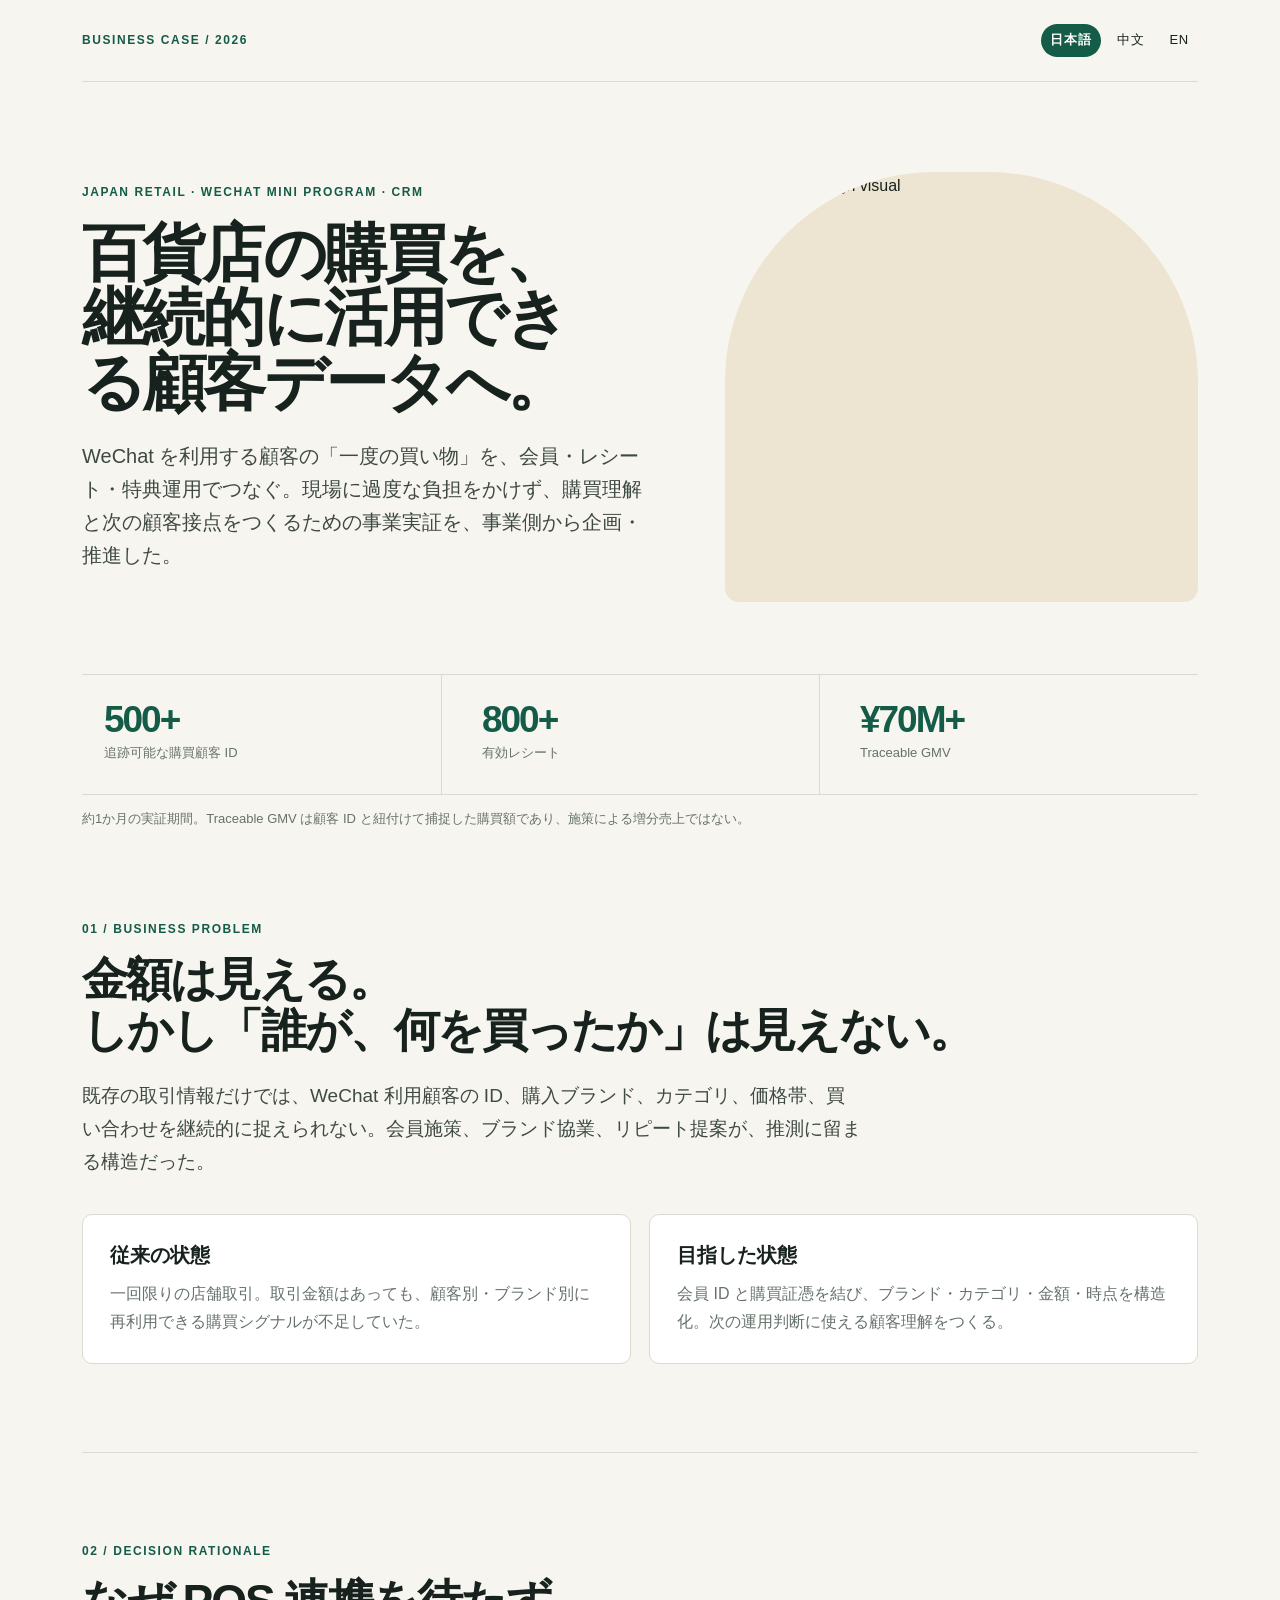
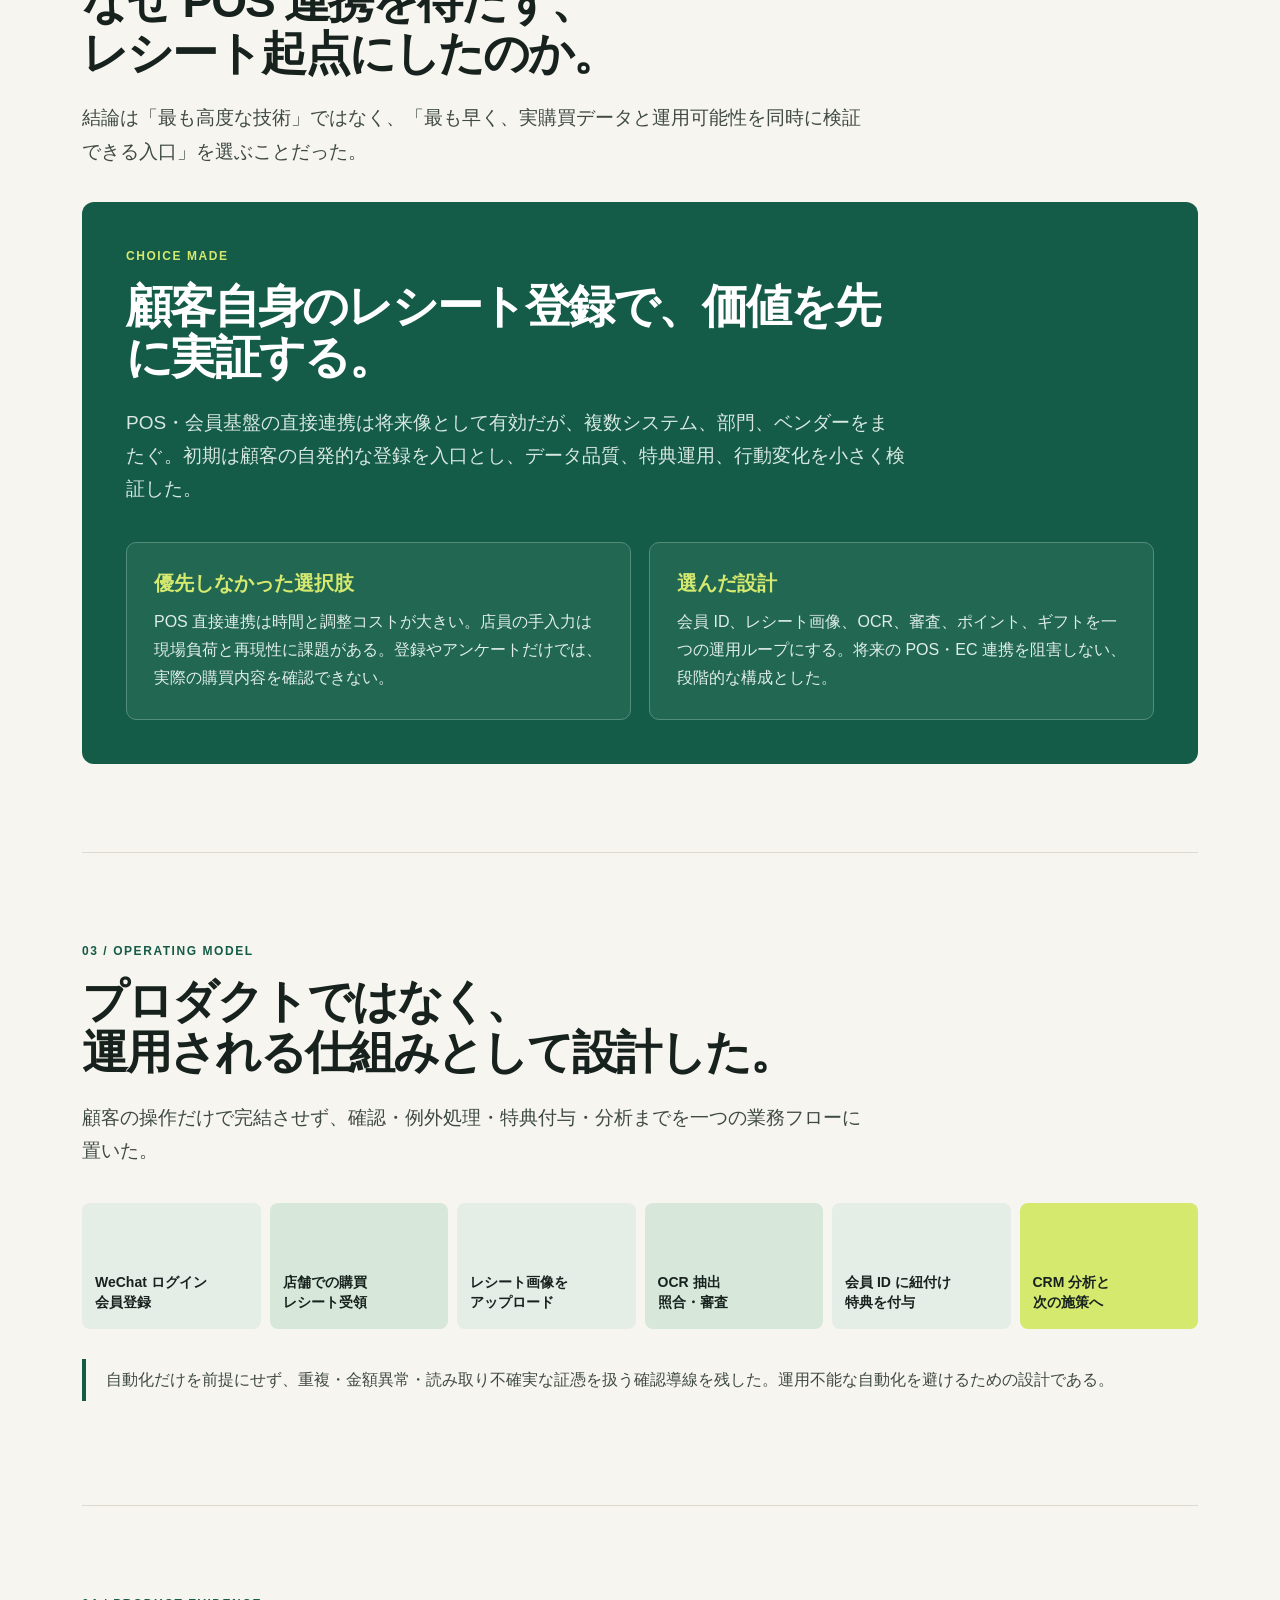
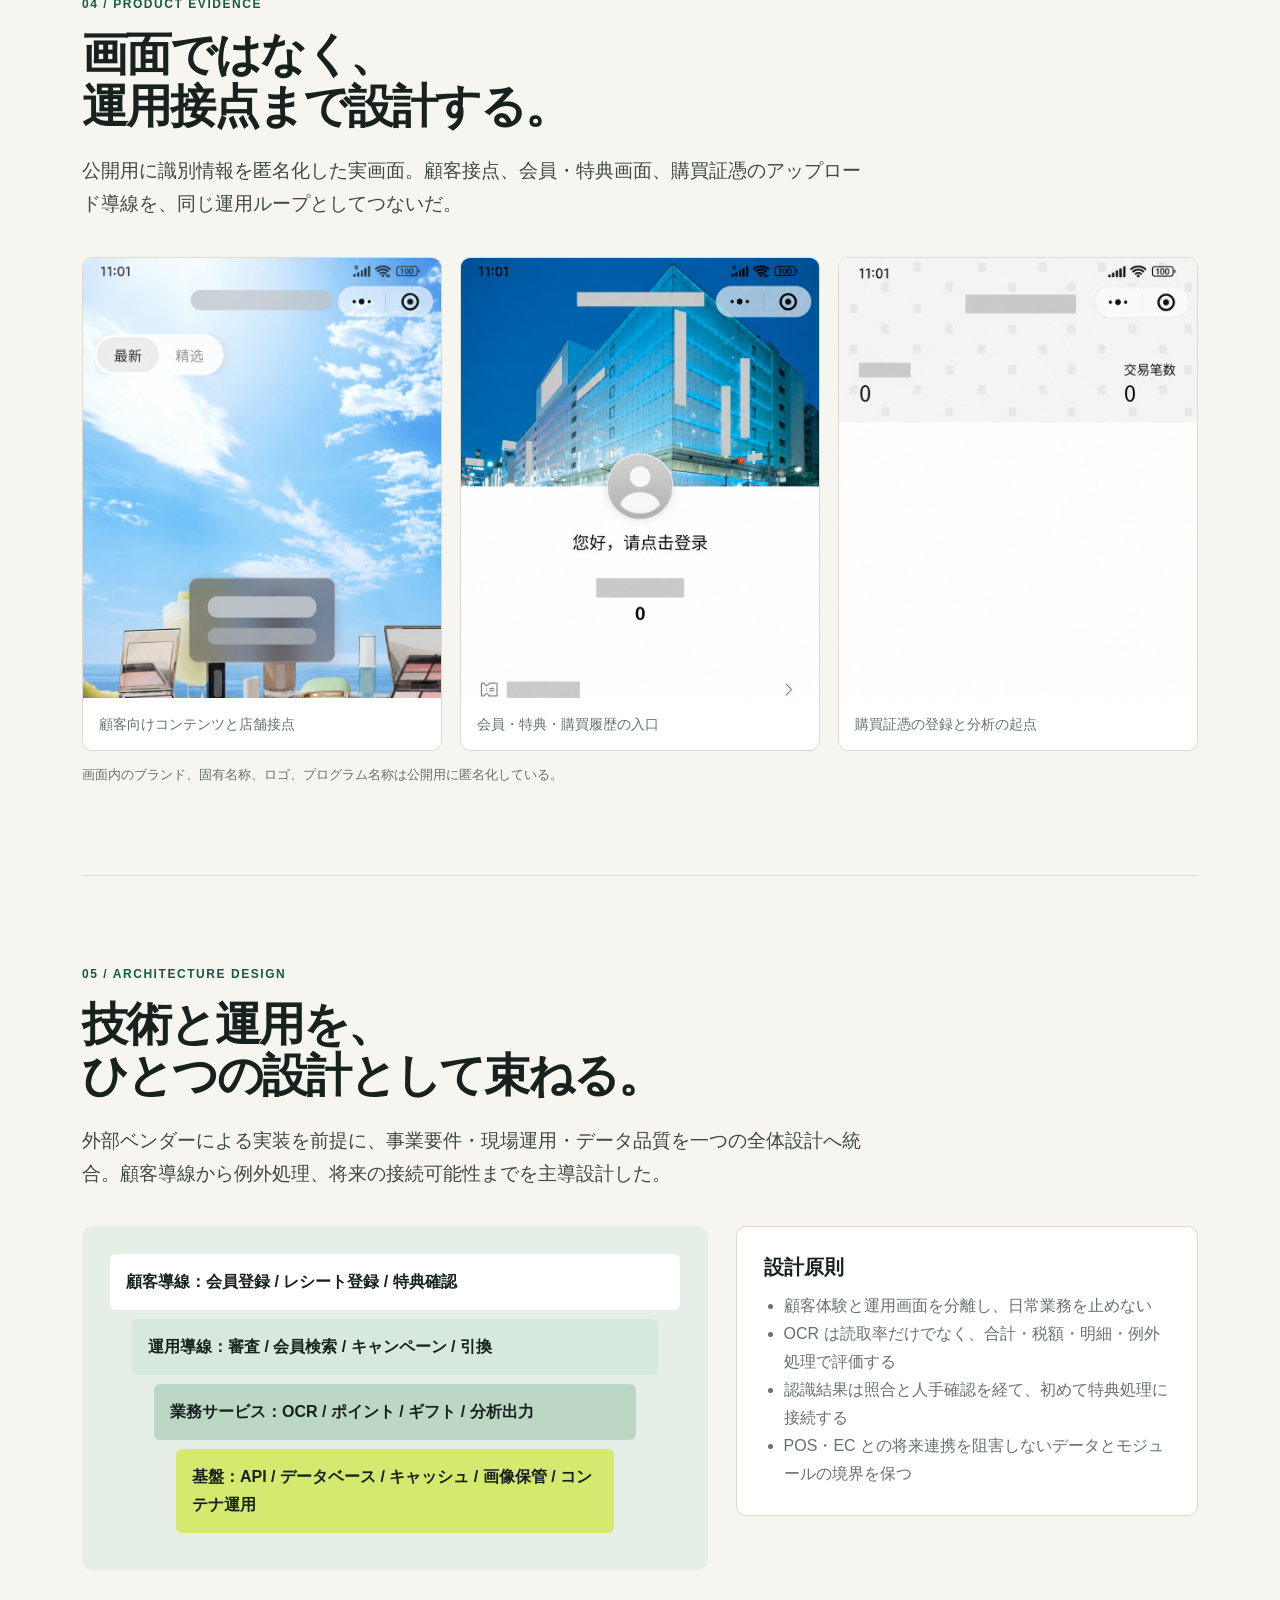
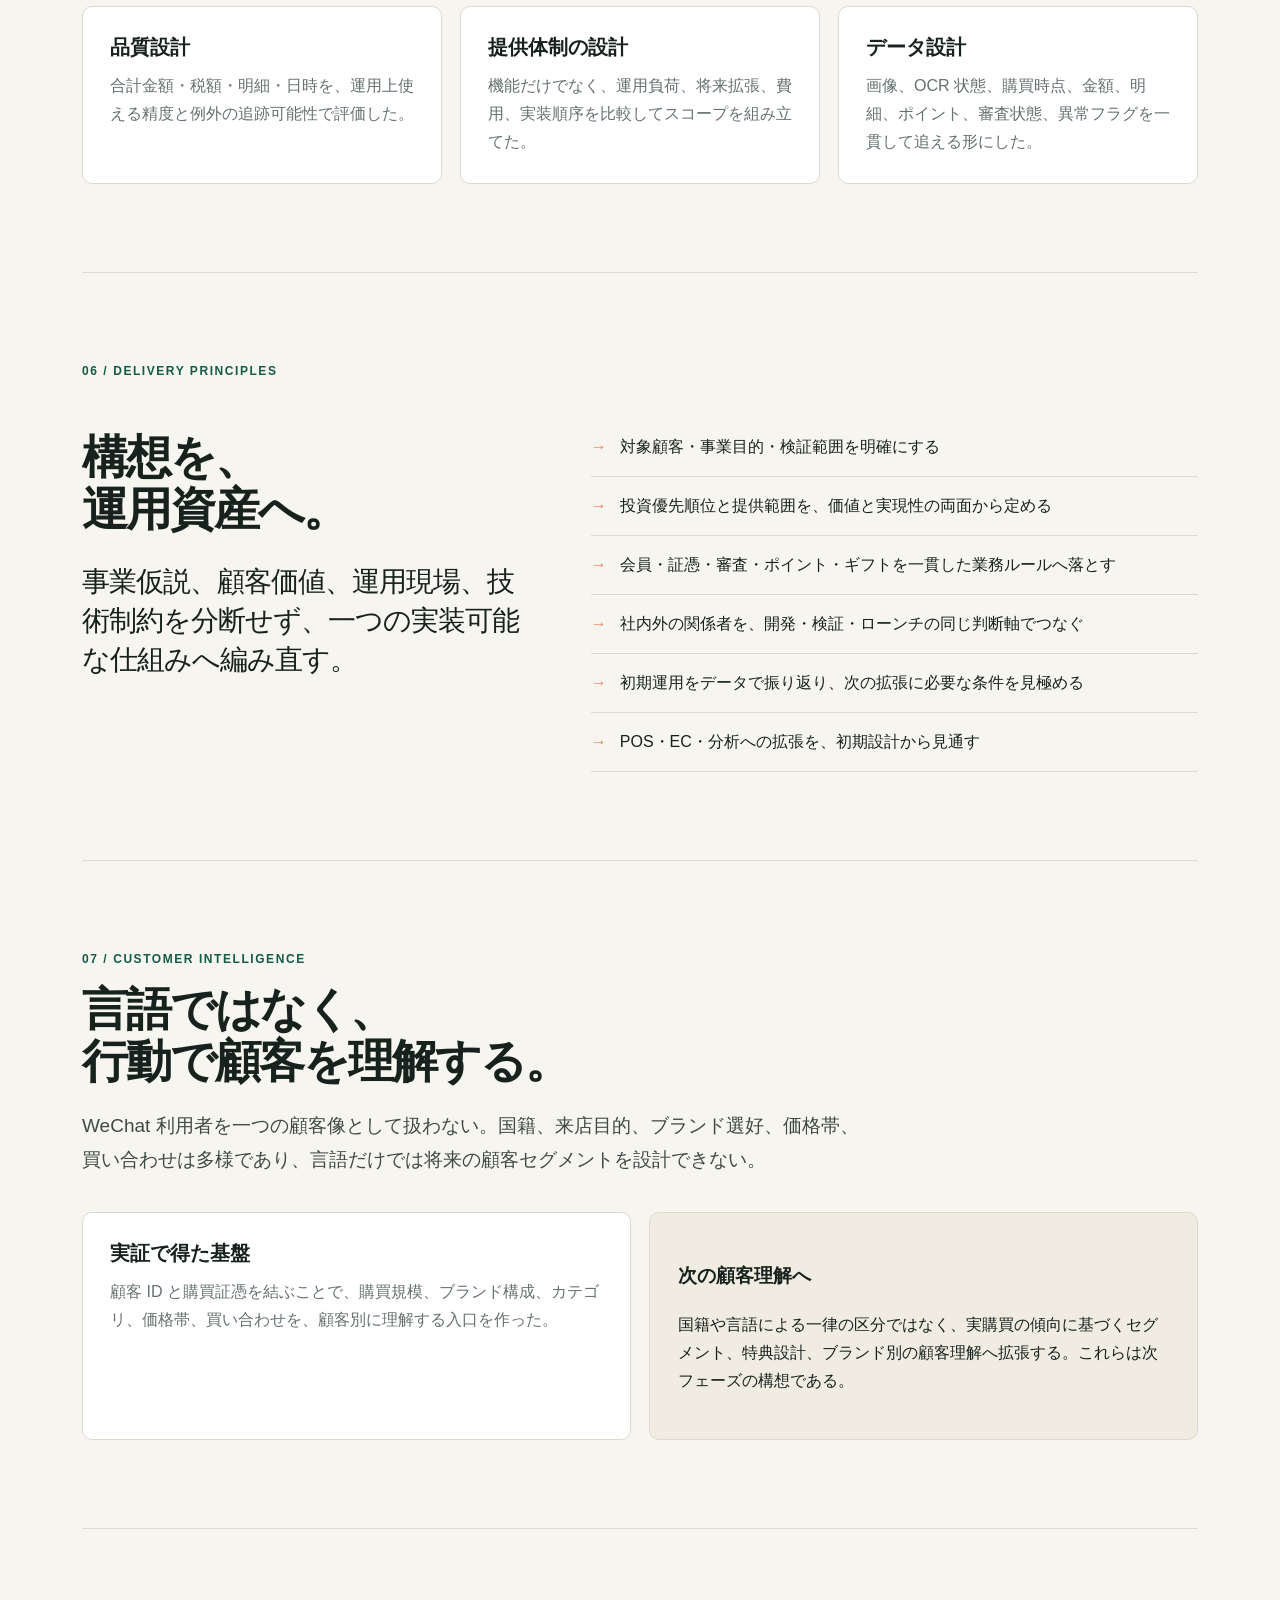
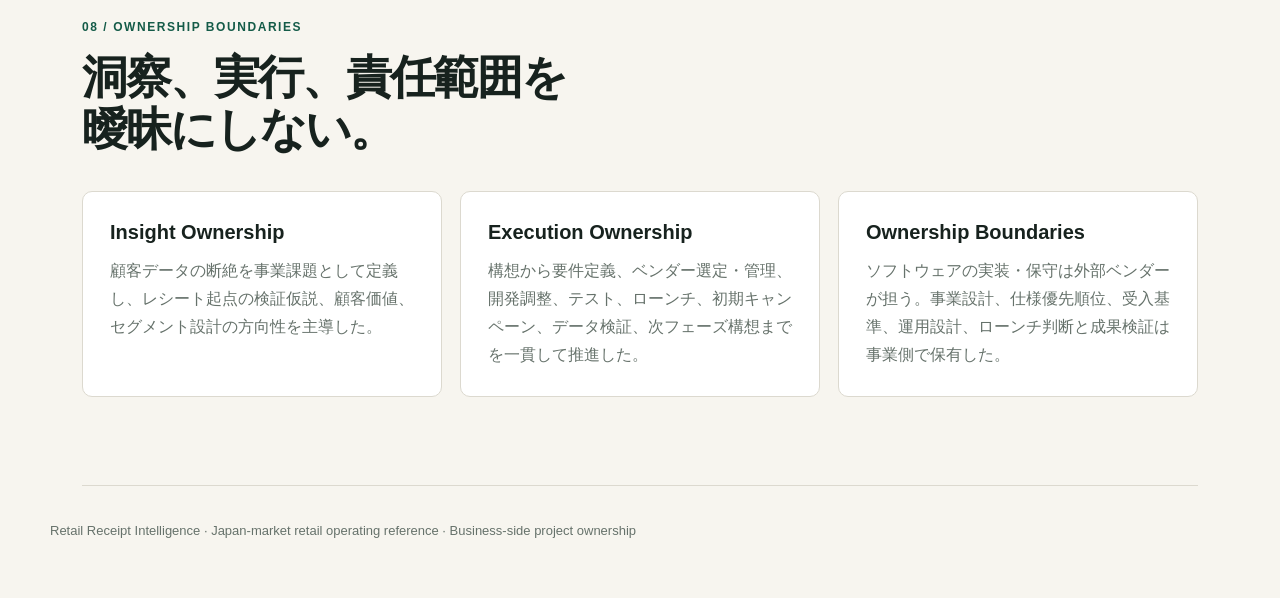
==== index.html @ d5bc0cc7 "Add files via upload   japan-wechat-retail-crm 20261016" ====
<!doctype html>
<html lang="ja">
<head>
<meta charset="utf-8">
<meta name="viewport" content="width=device-width,initial-scale=1">
<meta name="description" content="百貨店の購買を継続的に活用できる顧客データへ変える、WeChat ミニプログラムの事業ケース。">
<title>Japan Retail CRM — WeChat Receipt Intelligence | Case Study</title>
<style>*{box-sizing:border-box}body{margin:0;background:#f7f5ef;color:#17221e;font:16px/1.75 system-ui,sans-serif}.shell{max-width:1180px;margin:auto;padding:0 32px}.top{display:flex;justify-content:space-between;align-items:center;padding:24px 0;border-bottom:1px solid #dcd9cf}.language{display:flex;gap:7px}.language a,.language b{padding:5px 9px;text-decoration:none;border-radius:99px}.language b{background:#145b48;color:#fff}.kicker{color:#145b48;font-size:12px;font-weight:800;letter-spacing:.13em}.hero{display:grid;grid-template-columns:1.1fr .9fr;gap:64px;align-items:center;padding:90px 0 72px}.hero h1{font-size:clamp(45px,6.2vw,78px);line-height:1.03;margin:18px 0 25px}.hero p,.lead{font-size:19px;color:#3e4943}.hero-art{height:430px;border-radius:210px 210px 14px 14px;overflow:hidden}.hero-art img{width:100%;height:100%;object-fit:cover}.facts,.grid2,.grid3{display:grid;gap:18px}.facts{grid-template-columns:repeat(3,1fr);border-block:1px solid #dcd9cf}.fact{padding:26px 22px;border-right:1px solid #dcd9cf}.fact strong{display:block;font-size:37px;color:#145b48}.metric-note{color:#66726b;font-size:13px}.section{padding:88px 0;border-bottom:1px solid #dcd9cf}.section h2{font-size:clamp(31px,4vw,46px);line-height:1.12;margin:14px 0 22px}.grid2{grid-template-columns:repeat(2,1fr);margin-top:36px}.grid3{grid-template-columns:repeat(3,1fr);margin-top:36px}.card,.future{padding:27px;background:#fff;border:1px solid #dcd9cf;border-radius:10px}.dark{margin-top:34px;padding:44px;background:#145b48;color:#fff;border-radius:12px}.dark .lead,.dark .card p{color:#d7e8e0}.dark .card{background:#226752;border-color:#548c7a}.flow{display:grid;grid-template-columns:repeat(6,1fr);gap:9px;margin-top:36px}.node{min-height:126px;padding:17px 13px;border-radius:8px;background:#e5ede7;display:flex;align-items:flex-end;font-weight:700}.architecture,.role{display:grid;grid-template-columns:1.15fr .85fr;gap:28px;margin-top:36px}.diagram{padding:28px;background:#e6eee8;border-radius:10px}.layer{padding:14px 16px;margin-bottom:9px;background:#fff;border-radius:6px;font-weight:700}.role{grid-template-columns:.85fr 1.15fr}.checklist li{padding:15px 0;border-bottom:1px solid #dcd9cf}.footer{padding:34px 0 55px;color:#66726b;font-size:13px}@media(max-width:760px){.shell{padding:0 20px}.hero,.architecture,.role,.grid2,.grid3,.facts{grid-template-columns:1fr;gap:30px}.hero{padding:56px 0}.hero-art{height:310px}.fact{border-right:0;border-bottom:1px solid #dcd9cf}.flow{grid-template-columns:repeat(2,1fr)}.section{padding:62px 0}.dark{padding:28px}}</style>
<link rel="stylesheet" href="assets/case-study.css">
</head>
<body>
<main class="shell">
<header class="top">
<span class="kicker">Business case / 2026</span>
<nav class="language" aria-label="Language">
<b>日本語</b>
<a href="zh.html">中文</a>
<a href="en.html">EN</a>
</nav>
</header>
<section class="hero">
<div>
<div class="kicker">Japan retail · WeChat mini program · CRM</div>
<h1>百貨店の購買を、継続的に活用できる顧客データへ。</h1>
<p>WeChat を利用する顧客の「一度の買い物」を、会員・レシート・特典運用でつなぐ。現場に過度な負担をかけず、購買理解と次の顧客接点をつくるための事業実証を、事業側から企画・推進した。</p>
</div>
<div class="hero-art">
<img src="assets/retail-campaign.jpg" alt="Retail campaign visual">
</div>
</section>
<section class="facts">
<div class="fact">
<strong>500+</strong>
<span>追跡可能な購買顧客 ID</span>
</div>
<div class="fact">
<strong>800+</strong>
<span>有効レシート</span>
</div>
<div class="fact">
<strong>¥70M+</strong>
<span>Traceable GMV</span>
</div>
</section>
<p class="metric-note">約1か月の実証期間。Traceable GMV は顧客 ID と紐付けて捕捉した購買額であり、施策による増分売上ではない。</p>
<section class="section">
<div class="kicker">01 / Business problem</div>
<h2>金額は見える。<br>しかし「誰が、何を買ったか」は見えない。</h2>
<p class="lead">既存の取引情報だけでは、WeChat 利用顧客の ID、購入ブランド、カテゴリ、価格帯、買い合わせを継続的に捉えられない。会員施策、ブランド協業、リピート提案が、推測に留まる構造だった。</p>
<div class="grid2">
<article class="card">
<h3>従来の状態</h3>
<p>一回限りの店舗取引。取引金額はあっても、顧客別・ブランド別に再利用できる購買シグナルが不足していた。</p>
</article>
<article class="card">
<h3>目指した状態</h3>
<p>会員 ID と購買証憑を結び、ブランド・カテゴリ・金額・時点を構造化。次の運用判断に使える顧客理解をつくる。</p>
</article>
</div>
</section>
<section class="section">
<div class="kicker">02 / Decision rationale</div>
<h2>なぜ POS 連携を待たず、<br>レシート起点にしたのか。</h2>
<p class="lead">結論は「最も高度な技術」ではなく、「最も早く、実購買データと運用可能性を同時に検証できる入口」を選ぶことだった。</p>
<div class="dark">
<div class="kicker">Choice made</div>
<h2>顧客自身のレシート登録で、価値を先に実証する。</h2>
<p class="lead">POS・会員基盤の直接連携は将来像として有効だが、複数システム、部門、ベンダーをまたぐ。初期は顧客の自発的な登録を入口とし、データ品質、特典運用、行動変化を小さく検証した。</p>
<div class="grid2">
<article class="card">
<h3>優先しなかった選択肢</h3>
<p>POS 直接連携は時間と調整コストが大きい。店員の手入力は現場負荷と再現性に課題がある。登録やアンケートだけでは、実際の購買内容を確認できない。</p>
</article>
<article class="card">
<h3>選んだ設計</h3>
<p>会員 ID、レシート画像、OCR、審査、ポイント、ギフトを一つの運用ループにする。将来の POS・EC 連携を阻害しない、段階的な構成とした。</p>
</article>
</div>
</div>
</section>
<section class="section">
<div class="kicker">03 / Operating model</div>
<h2>プロダクトではなく、<br>運用される仕組みとして設計した。</h2>
<p class="lead">顧客の操作だけで完結させず、確認・例外処理・特典付与・分析までを一つの業務フローに置いた。</p>
<div class="flow">
<div class="node">WeChat ログイン<br>会員登録</div>
<div class="node">店舗での購買<br>レシート受領</div>
<div class="node">レシート画像を<br>アップロード</div>
<div class="node">OCR 抽出<br>照合・審査</div>
<div class="node">会員 ID に紐付け<br>特典を付与</div>
<div class="node">CRM 分析と<br>次の施策へ</div>
</div>
<p class="callout">自動化だけを前提にせず、重複・金額異常・読み取り不確実な証憑を扱う確認導線を残した。運用不能な自動化を避けるための設計である。</p>
</section>
<section class="section">
<div class="kicker">04 / Product evidence</div>
<h2>画面ではなく、<br>運用接点まで設計する。</h2>
<p class="lead">公開用に識別情報を匿名化した実画面。顧客接点、会員・特典画面、購買証憑のアップロード導線を、同じ運用ループとしてつないだ。</p>
<div class="screenshots">
<figure><img src="assets/app-home-anonymized.png" alt="匿名化したWeChatミニプログラムのホーム画面"><figcaption>顧客向けコンテンツと店舗接点</figcaption></figure>
<figure><img src="assets/app-profile-anonymized.png" alt="匿名化したWeChatミニプログラムの会員画面"><figcaption>会員・特典・購買履歴の入口</figcaption></figure>
<figure><img src="assets/app-receipt-upload-anonymized.png" alt="匿名化したWeChatミニプログラムのレシートアップロード画面"><figcaption>購買証憑の登録と分析の起点</figcaption></figure>
</div>
<p class="metric-note">画面内のブランド、固有名称、ロゴ、プログラム名称は公開用に匿名化している。</p>
</section>
<section class="section">
<div class="kicker">05 / Architecture design</div>
<h2>技術と運用を、<br>ひとつの設計として束ねる。</h2>
<p class="lead">外部ベンダーによる実装を前提に、事業要件・現場運用・データ品質を一つの全体設計へ統合。顧客導線から例外処理、将来の接続可能性までを主導設計した。</p>
<div class="architecture">
<div class="diagram" aria-label="System architecture abstraction">
<div class="layer">顧客導線：会員登録 / レシート登録 / 特典確認</div>
<div class="layer">運用導線：審査 / 会員検索 / キャンペーン / 引換</div>
<div class="layer">業務サービス：OCR / ポイント / ギフト / 分析出力</div>
<div class="layer">基盤：API / データベース / キャッシュ / 画像保管 / コンテナ運用</div>
</div>
<div class="card">
<h3>設計原則</h3>
<ul>
<li>顧客体験と運用画面を分離し、日常業務を止めない</li>
<li>OCR は読取率だけでなく、合計・税額・明細・例外処理で評価する</li>
<li>認識結果は照合と人手確認を経て、初めて特典処理に接続する</li>
<li>POS・EC との将来連携を阻害しないデータとモジュールの境界を保つ</li>
</ul>
</div>
</div>
<div class="grid3">
<article class="card">
<h3>品質設計</h3>
<p>合計金額・税額・明細・日時を、運用上使える精度と例外の追跡可能性で評価した。</p>
</article>
<article class="card">
<h3>提供体制の設計</h3>
<p>機能だけでなく、運用負荷、将来拡張、費用、実装順序を比較してスコープを組み立てた。</p>
</article>
<article class="card">
<h3>データ設計</h3>
<p>画像、OCR 状態、購買時点、金額、明細、ポイント、審査状態、異常フラグを一貫して追える形にした。</p>
</article>
</div>
</section>
<section class="section">
<div class="kicker">06 / Delivery principles</div>
<div class="role">
<div>
<h2>構想を、<br>運用資産へ。</h2>
<p class="quote">事業仮説、顧客価値、運用現場、技術制約を分断せず、一つの実装可能な仕組みへ編み直す。</p>
</div>
<ul class="checklist">
<li>対象顧客・事業目的・検証範囲を明確にする</li>
<li>投資優先順位と提供範囲を、価値と実現性の両面から定める</li>
<li>会員・証憑・審査・ポイント・ギフトを一貫した業務ルールへ落とす</li>
<li>社内外の関係者を、開発・検証・ローンチの同じ判断軸でつなぐ</li>
<li>初期運用をデータで振り返り、次の拡張に必要な条件を見極める</li>
<li>POS・EC・分析への拡張を、初期設計から見通す</li>
</ul>
</div>
</section>
<section class="section">
<div class="kicker">07 / Customer intelligence</div>
<h2>言語ではなく、<br>行動で顧客を理解する。</h2>
<p class="lead">WeChat 利用者を一つの顧客像として扱わない。国籍、来店目的、ブランド選好、価格帯、買い合わせは多様であり、言語だけでは将来の顧客セグメントを設計できない。</p>
<div class="grid2">
<article class="card">
<h3>実証で得た基盤</h3>
<p>顧客 ID と購買証憑を結ぶことで、購買規模、ブランド構成、カテゴリ、価格帯、買い合わせを、顧客別に理解する入口を作った。</p>
</article>
<article class="future">
<h3>次の顧客理解へ</h3>
<p>国籍や言語による一律の区分ではなく、実購買の傾向に基づくセグメント、特典設計、ブランド別の顧客理解へ拡張する。これらは次フェーズの構想である。</p>
</article>
</div>
</section>
<section class="section">
<div class="kicker">08 / Ownership boundaries</div>
<h2>洞察、実行、責任範囲を<br>曖昧にしない。</h2>
<div class="grid3">
<article class="card"><h3>Insight Ownership</h3><p>顧客データの断絶を事業課題として定義し、レシート起点の検証仮説、顧客価値、セグメント設計の方向性を主導した。</p></article>
<article class="card"><h3>Execution Ownership</h3><p>構想から要件定義、ベンダー選定・管理、開発調整、テスト、ローンチ、初期キャンペーン、データ検証、次フェーズ構想までを一貫して推進した。</p></article>
<article class="card"><h3>Ownership Boundaries</h3><p>ソフトウェアの実装・保守は外部ベンダーが担う。事業設計、仕様優先順位、受入基準、運用設計、ローンチ判断と成果検証は事業側で保有した。</p></article>
</div>
</section>
</main>
<footer class="shell footer">Retail Receipt Intelligence · Japan-market retail operating reference · Business-side project ownership</footer>
</body>
</html>
---- assets/case-study.css ----
:root{--ink:#17221e;--muted:#66726b;--paper:#f7f5ef;--white:#fff;--line:#dcd9cf;--green:#145b48;--deep:#103c31;--lime:#d5e96f;--sand:#eee4d2;--orange:#e98158}*{box-sizing:border-box}html{scroll-behavior:smooth}body{margin:0;background:var(--paper);color:var(--ink);font:16px/1.75 Inter,ui-sans-serif,system-ui,-apple-system,"Hiragino Sans","Yu Gothic","PingFang SC","Microsoft YaHei",sans-serif}a{color:inherit;text-underline-offset:3px}.shell{max-width:1180px;margin:auto;padding:0 32px}.top{display:flex;justify-content:space-between;align-items:center;padding:24px 0;border-bottom:1px solid var(--line);font-size:13px;letter-spacing:.06em}.language{display:flex;gap:7px;align-items:center}.language a,.language b{padding:5px 9px;text-decoration:none;border-radius:99px}.language b{background:var(--green);color:#fff}.kicker{color:var(--green);font-size:12px;font-weight:800;letter-spacing:.13em;text-transform:uppercase}.hero{display:grid;grid-template-columns:1.1fr .9fr;gap:64px;align-items:center;padding:90px 0 72px}.hero h1{font-size:clamp(45px,6.2vw,78px);letter-spacing:-.065em;line-height:1.03;margin:18px 0 25px}.hero p{max-width:680px;font-size:20px;line-height:1.65;color:#3e4943}.hero-art{height:430px;border-radius:210px 210px 14px 14px;overflow:hidden;background:var(--sand)}.hero-art img{height:100%;width:100%;object-fit:cover}.facts{display:grid;grid-template-columns:repeat(3,1fr);border-top:1px solid var(--line);border-bottom:1px solid var(--line)}.fact{padding:26px 22px 28px;border-right:1px solid var(--line)}.fact:last-child{border:0}.fact strong{display:block;font-size:37px;line-height:1;color:var(--green);letter-spacing:-.055em}.fact span{font-size:13px;color:var(--muted)}.metric-note{margin:13px 0 0;color:var(--muted);font-size:13px}.section{padding:88px 0;border-bottom:1px solid var(--line)}.section h2{font-size:clamp(31px,4vw,46px);line-height:1.12;letter-spacing:-.055em;margin:14px 0 22px}.lead{max-width:780px;font-size:19px;color:#3f4a44}.grid2,.grid3{display:grid;gap:18px;margin-top:36px}.grid2{grid-template-columns:repeat(2,1fr)}.grid3{grid-template-columns:repeat(3,1fr)}.card{background:var(--white);border:1px solid var(--line);border-radius:10px;padding:27px}.card h3{font-size:20px;line-height:1.3;margin:0 0 12px}.card p,.card li{margin:0;color:var(--muted)}.card ul{margin:0;padding-left:20px}.dark{margin-top:34px;padding:44px;background:var(--green);border-radius:12px;color:#fff}.dark .kicker{color:var(--lime)}.dark h2{max-width:780px}.dark .lead{color:#d7e8e0}.dark .card{background:#226752;border-color:#548c7a}.dark .card h3{color:var(--lime)}.dark .card p{color:#e0eee8}.flow{display:grid;grid-template-columns:repeat(6,1fr);gap:9px;margin-top:36px}.node{min-height:126px;padding:17px 13px;border-radius:8px;background:#e5ede7;display:flex;align-items:flex-end;font-size:14px;font-weight:760;line-height:1.45}.node:nth-child(2n){background:#d7e8db}.node:last-child{background:var(--lime)}.architecture{display:grid;grid-template-columns:1.15fr .85fr;gap:28px;align-items:start;margin-top:36px}.architecture .diagram{padding:28px;background:#e6eee8;border-radius:10px}.layer{padding:14px 16px;margin-bottom:9px;background:#fff;border-radius:6px;font-weight:700}.layer:nth-child(2){margin-inline:22px;background:#d7e9dc}.layer:nth-child(3){margin-inline:44px;background:#bdd7c5}.layer:nth-child(4){margin-inline:66px;background:var(--lime)}.role{display:grid;grid-template-columns:.85fr 1.15fr;gap:60px}.quote{font-size:28px;line-height:1.38;letter-spacing:-.035em}.checklist{margin:0;padding:0;list-style:none}.checklist li{padding:15px 0;border-bottom:1px solid var(--line)}.checklist li:before{content:"→";font-weight:800;color:var(--orange);margin-right:13px}.callout{margin-top:30px;border-left:4px solid var(--green);padding:7px 0 7px 20px;color:#3e4943}.future{background:#f0ece1;border-radius:10px;padding:28px}.footer{padding:34px 0 55px;font-size:13px;color:var(--muted)}@media(max-width:760px){.shell{padding:0 20px}.top{align-items:flex-start}.hero,.architecture,.role{grid-template-columns:1fr;gap:30px}.hero{padding:56px 0}.hero-art{height:310px}.facts,.grid2,.grid3{grid-template-columns:1fr}.fact{border-right:0;border-bottom:1px solid var(--line)}.fact:last-child{border-bottom:0}.flow{grid-template-columns:repeat(2,1fr)}.section{padding:62px 0}.dark{padding:28px}.layer:nth-child(n){margin-inline:0}.language{gap:1px}}
html[lang="ja"] body{font-family:"Hiragino Kaku Gothic ProN","Hiragino Sans","Yu Gothic",Meiryo,sans-serif;font-feature-settings:"palt" 1}html[lang="ja"] h1,html[lang="ja"] h2{font-weight:700;letter-spacing:-.045em}
html[lang="ja"] .hero h1{font-size:clamp(42px,4.9vw,68px);text-wrap:balance;word-break:normal}html[lang="zh-CN"] body{font-family:"Microsoft YaHei","微软雅黑","PingFang SC",Arial,sans-serif}html[lang="zh-CN"] .hero h1{font-size:clamp(42px,4.9vw,68px);font-weight:700;letter-spacing:-.045em;text-wrap:balance;word-break:normal}
.screenshots{display:grid;grid-template-columns:repeat(3,1fr);gap:18px;margin-top:36px}.screenshots figure{margin:0;background:#fff;border:1px solid var(--line);border-radius:10px;overflow:hidden}.screenshots img{display:block;width:100%;height:440px;object-fit:cover;object-position:top}.screenshots figcaption{padding:14px 16px;color:var(--muted);font-size:14px}@media(max-width:760px){.screenshots{grid-template-columns:1fr}.screenshots img{height:auto;max-height:620px;object-fit:contain;background:#f0eee8}}
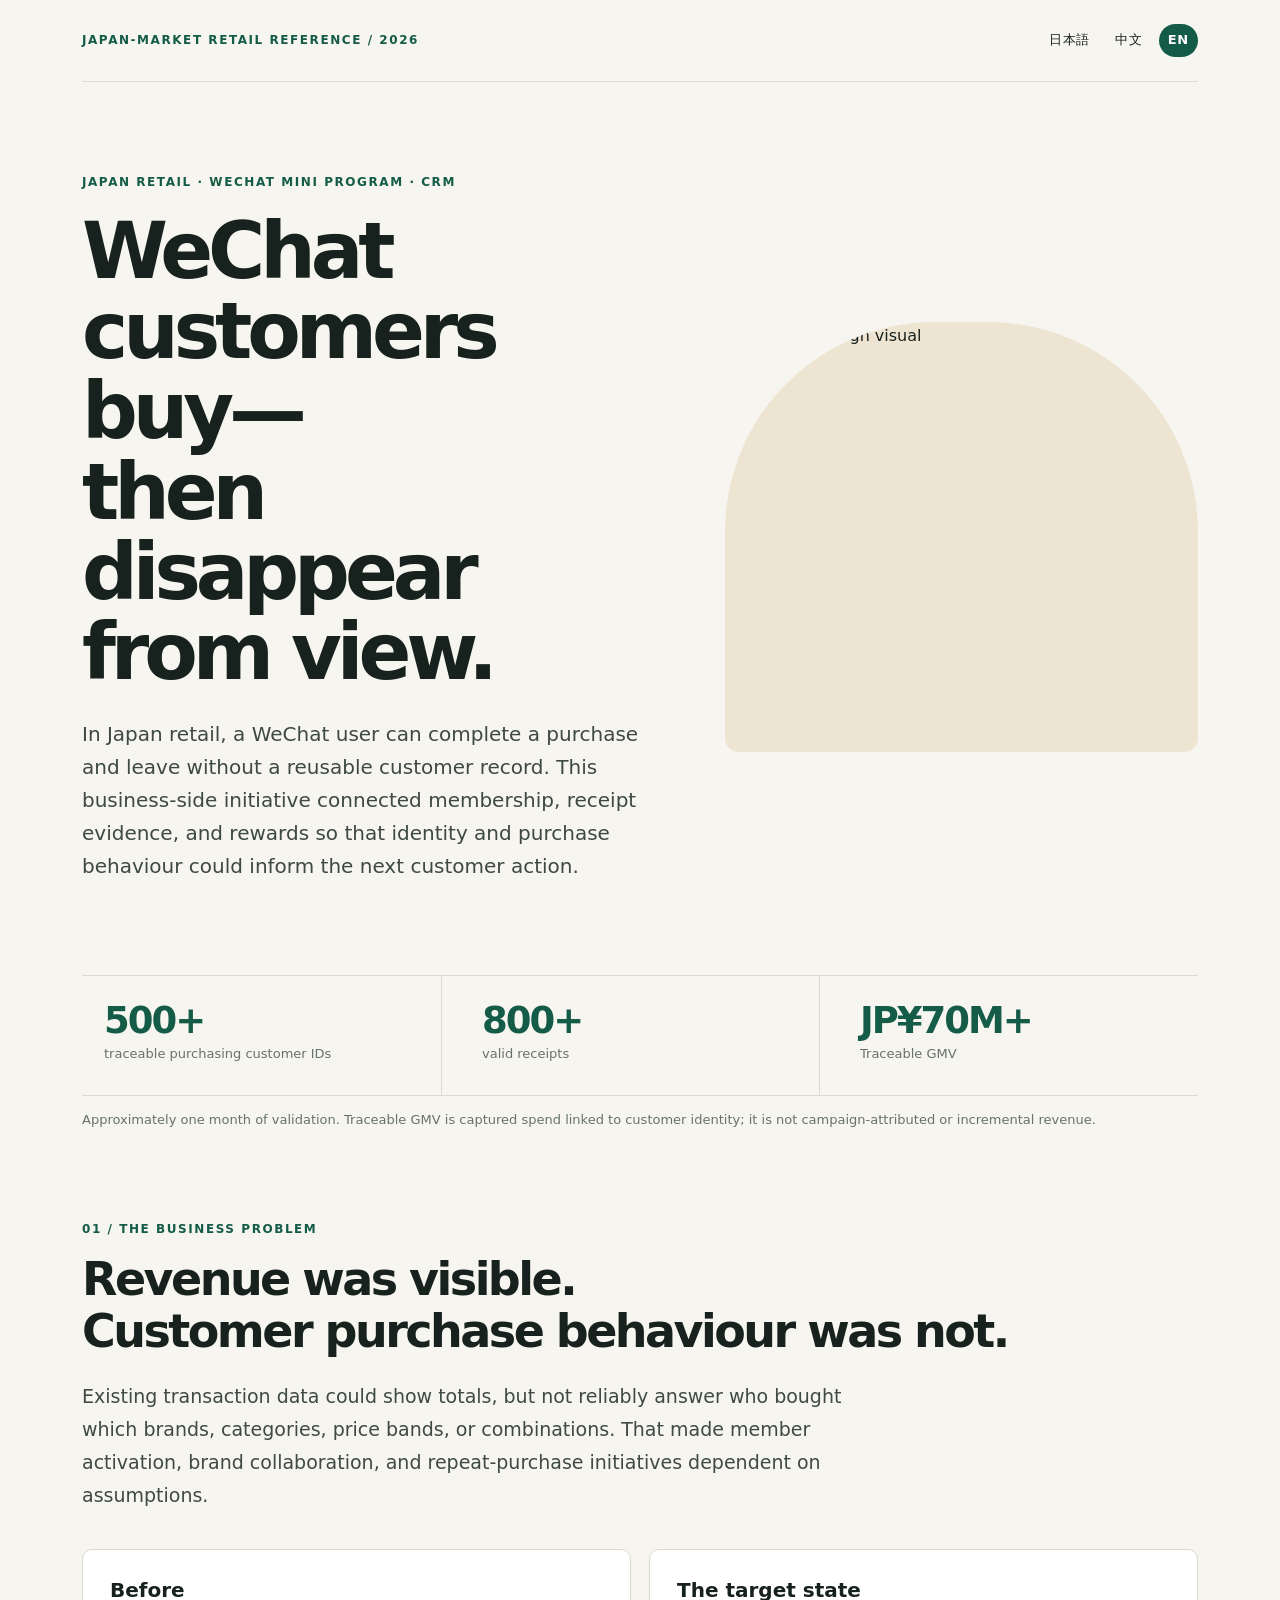
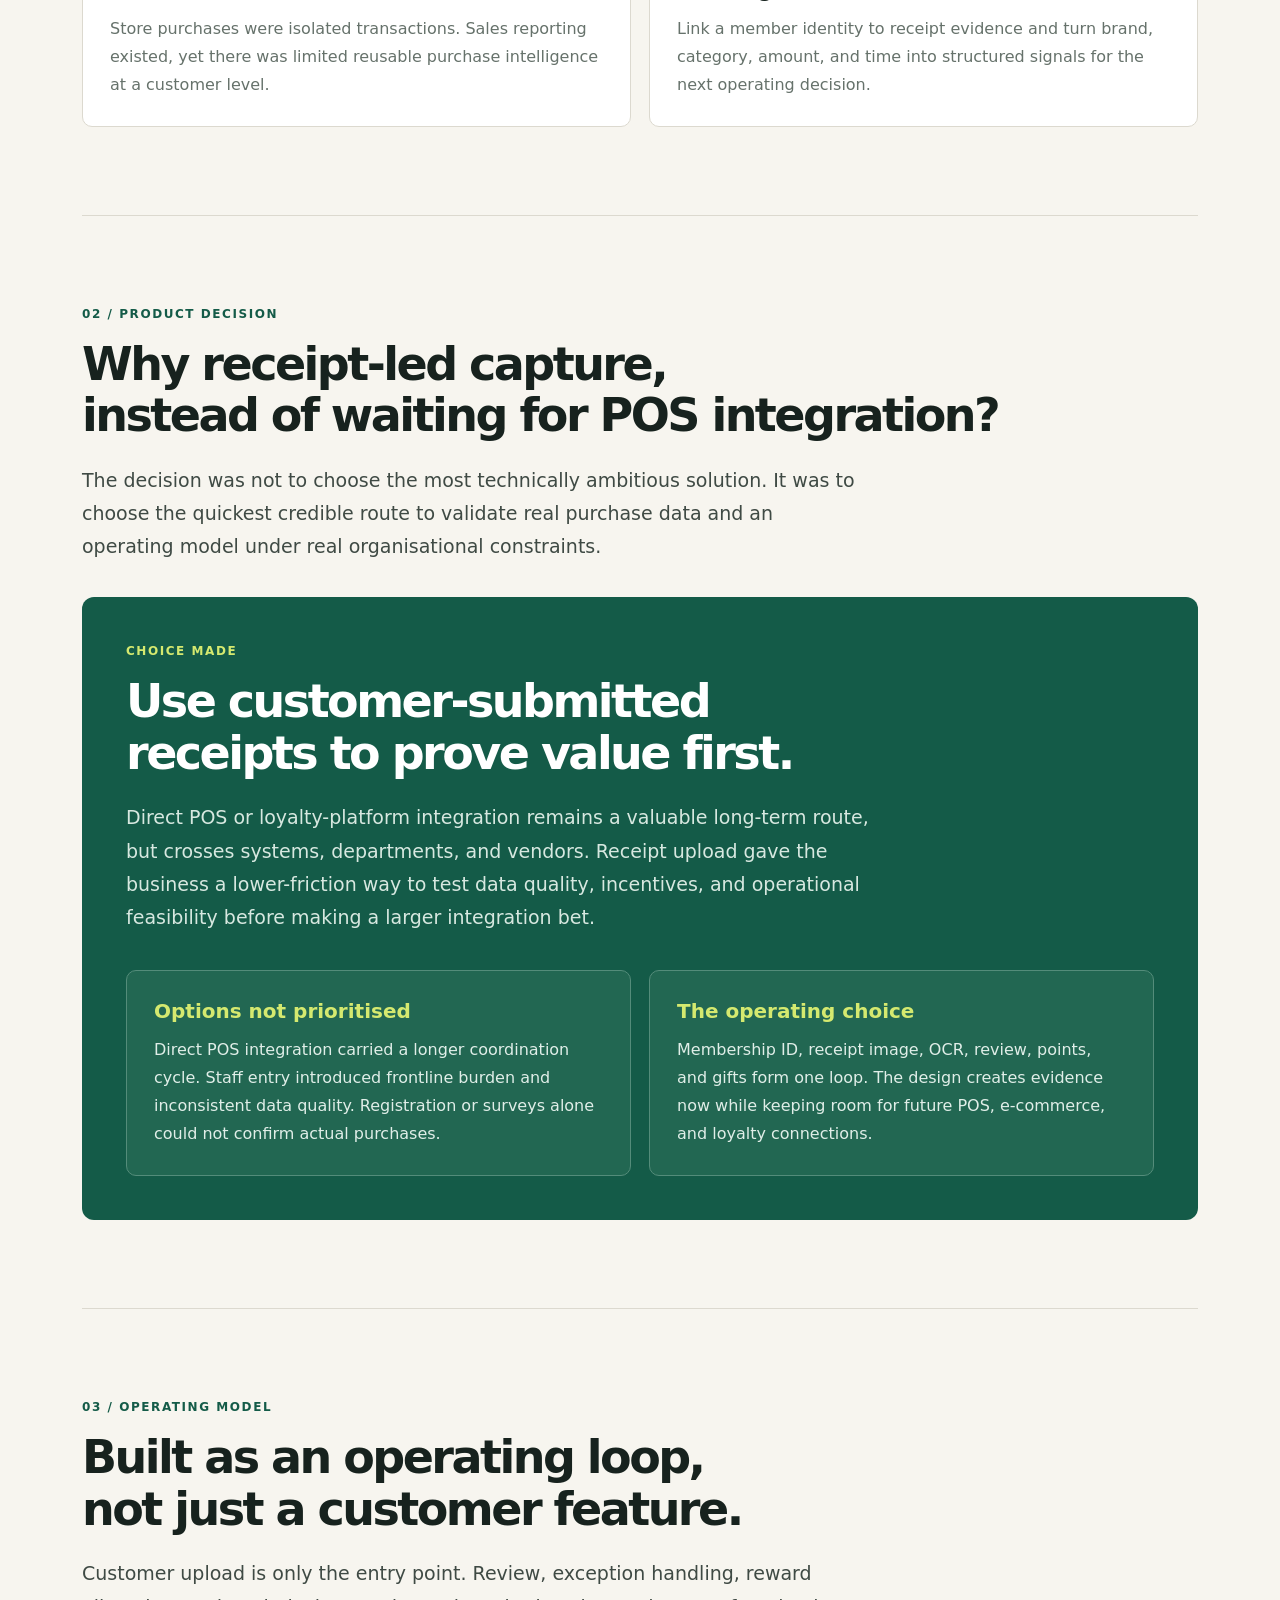
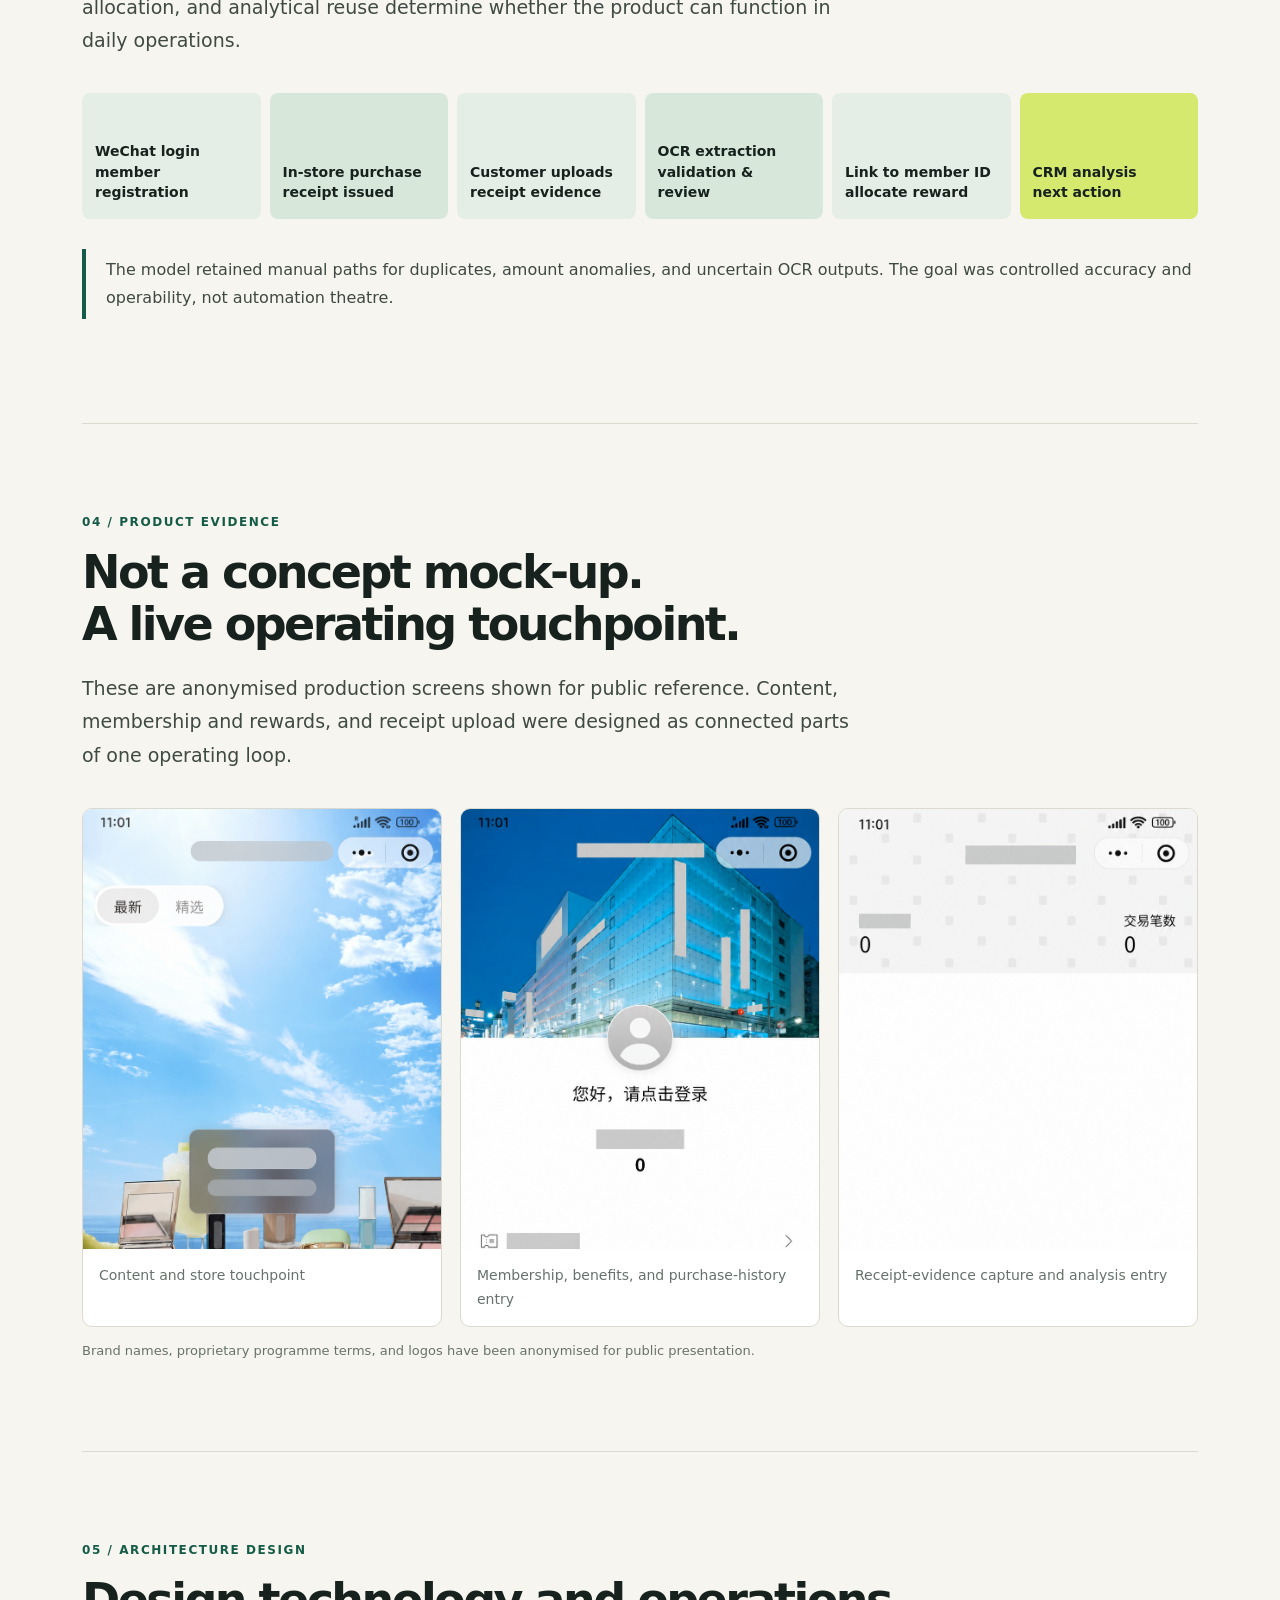
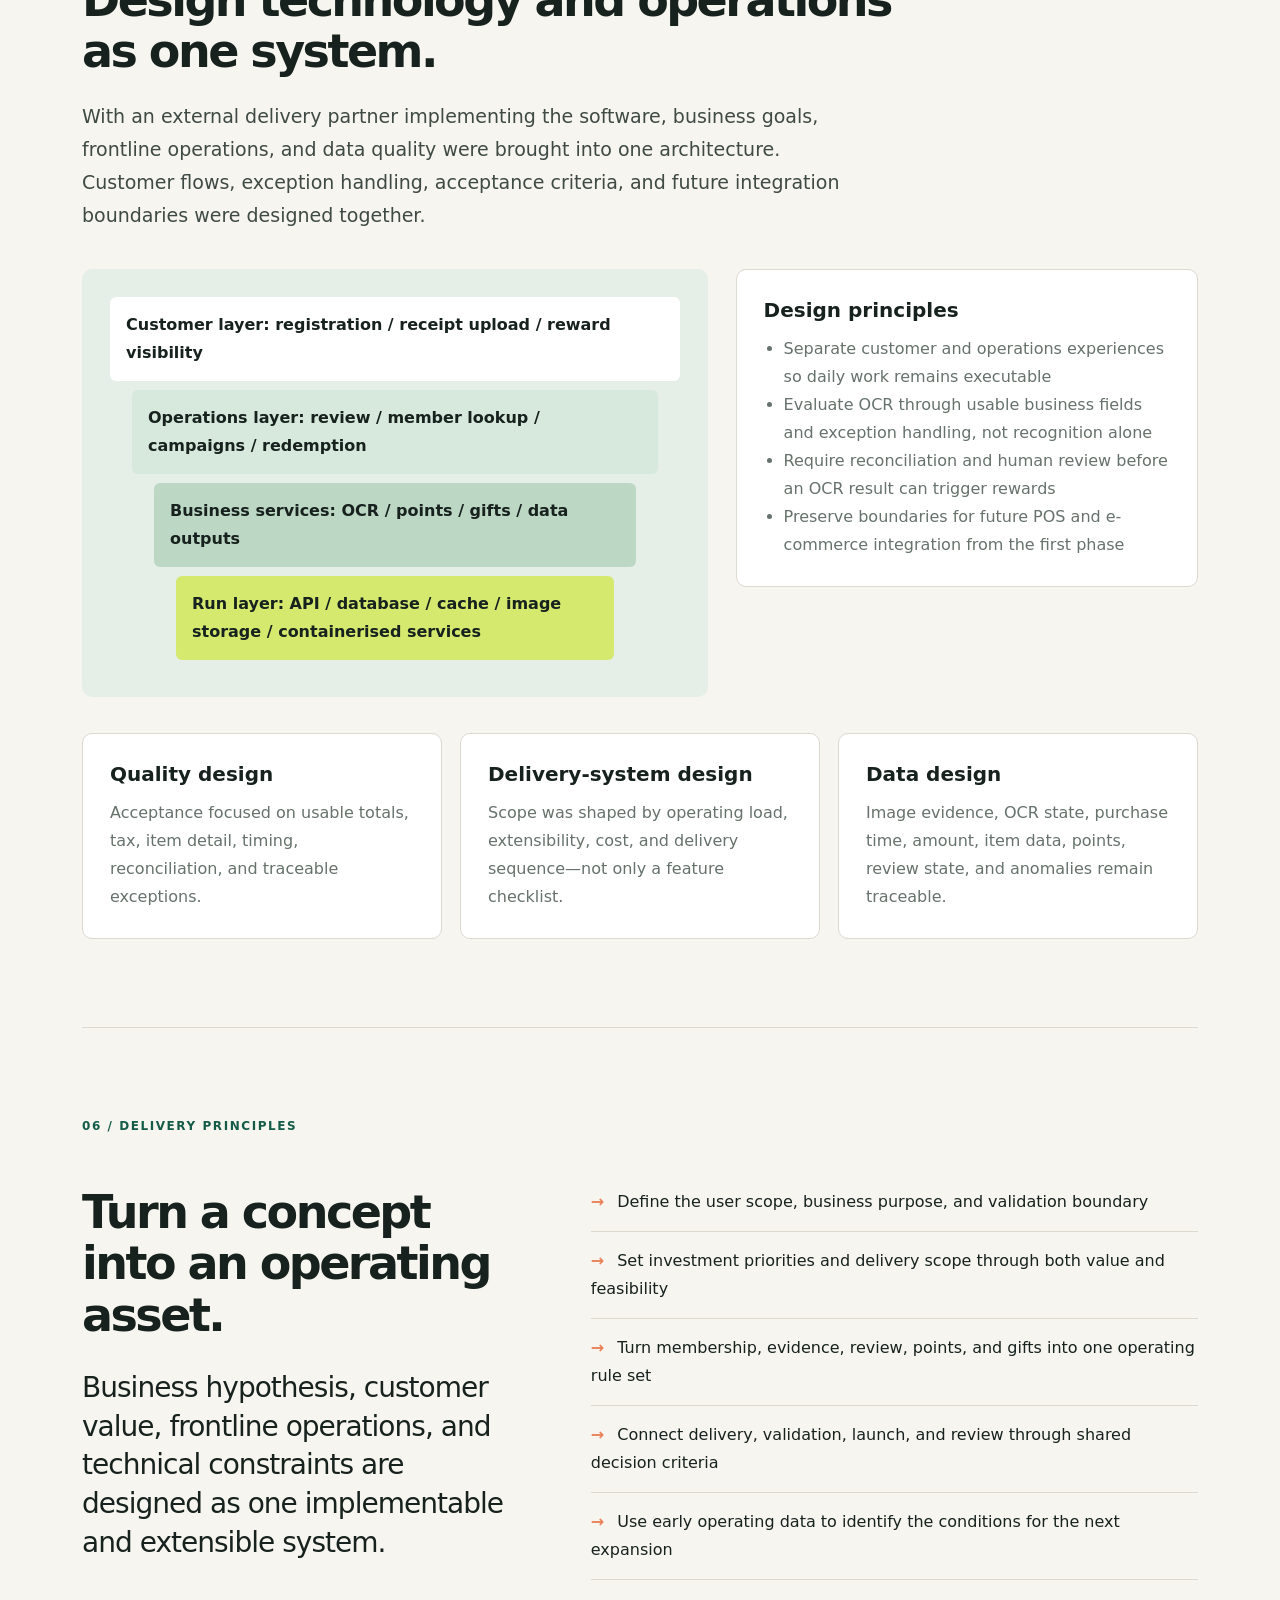
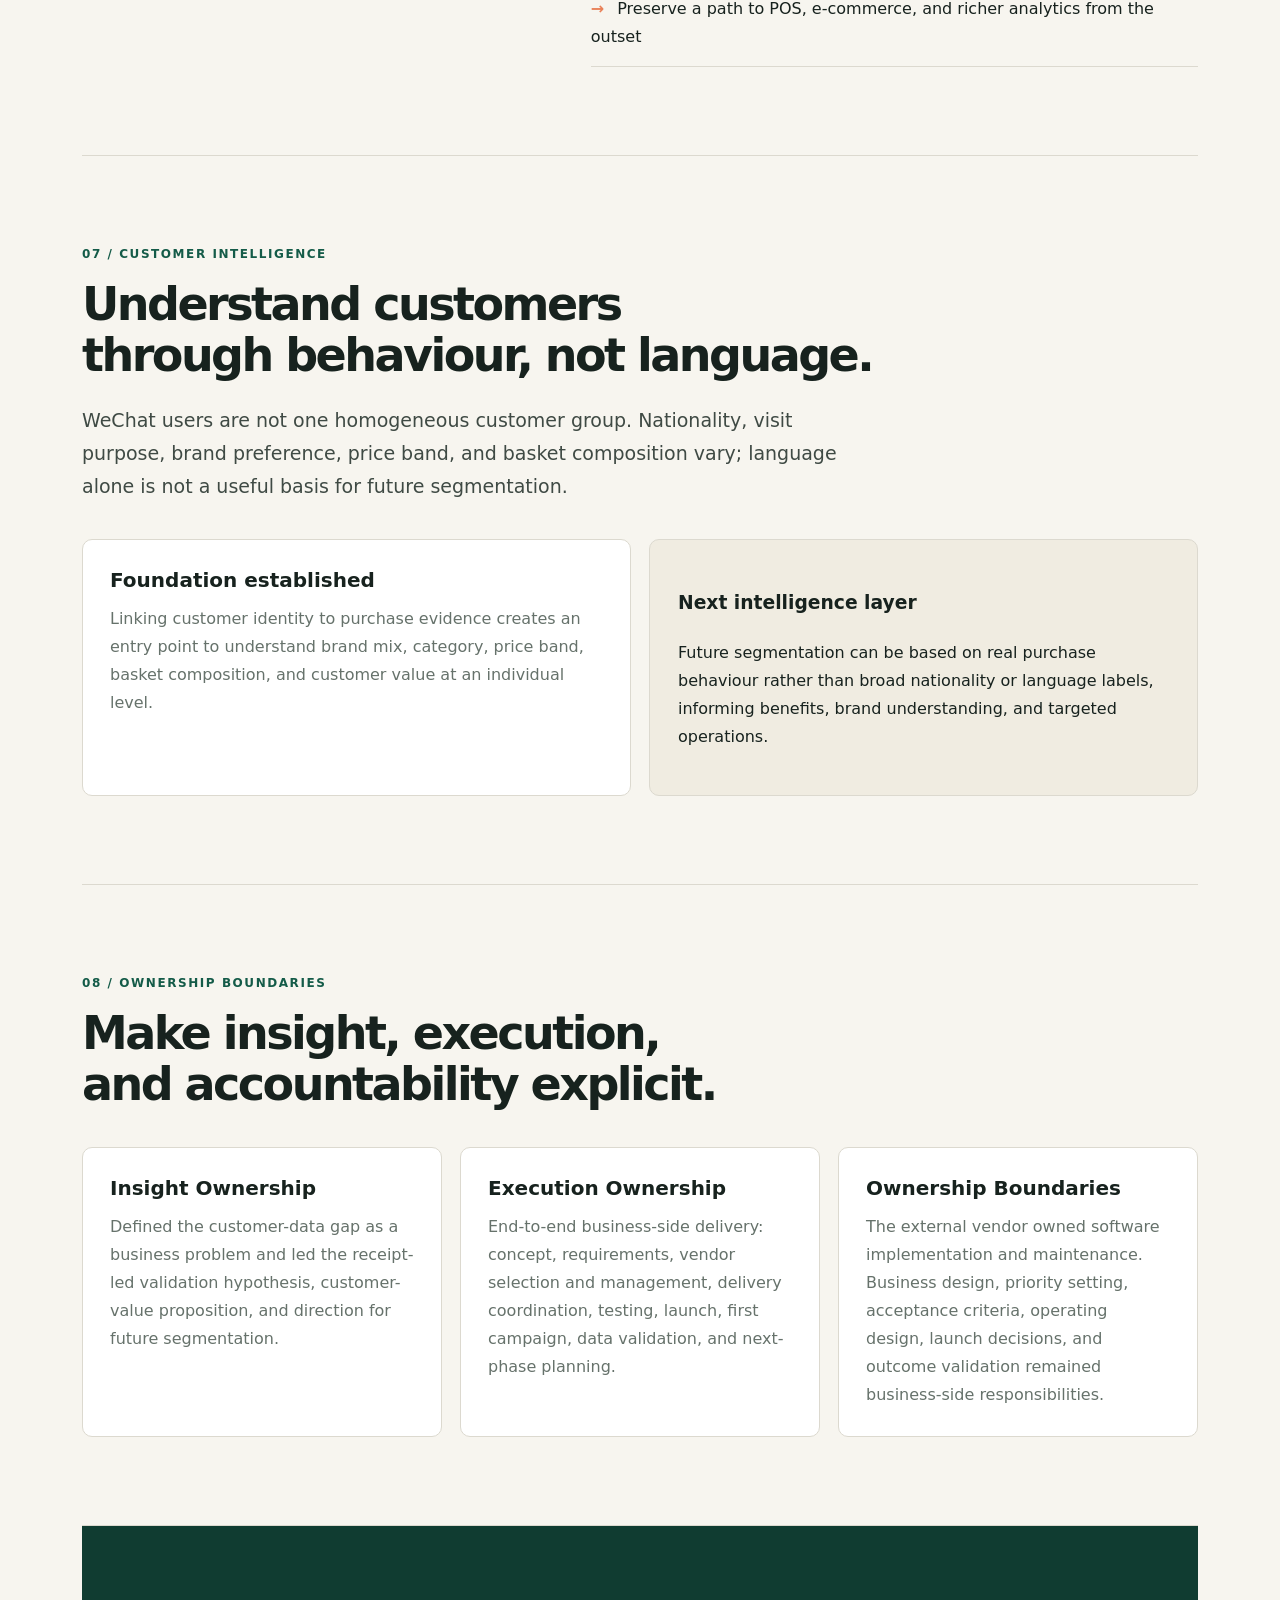
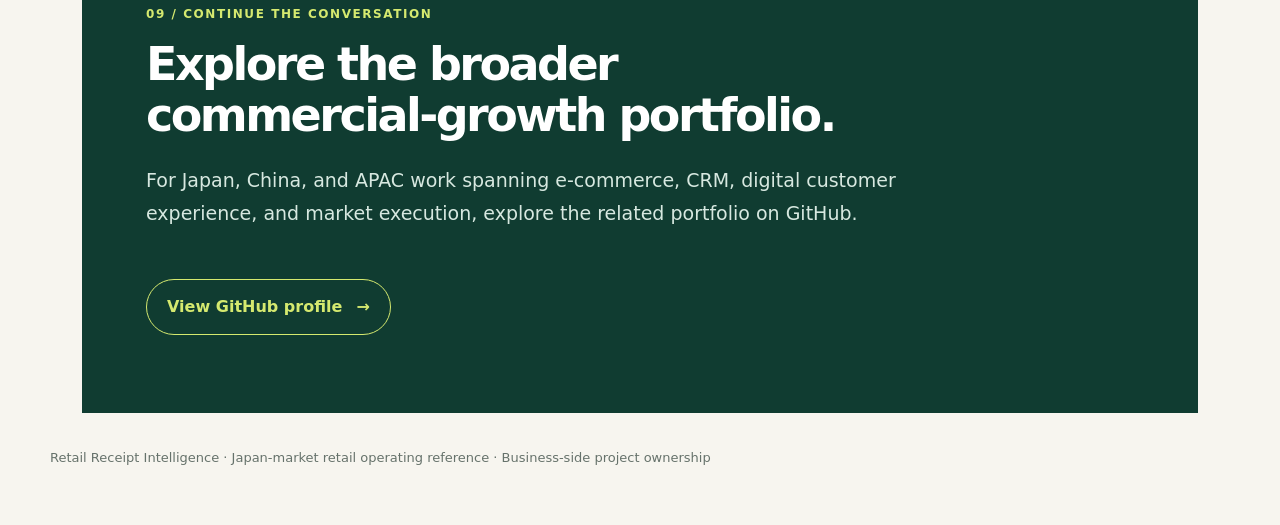
==== commit 027f8ce7: "20261022-updated" ====
--- a/index.html
+++ b/index.html
@@ -1,28 +1,36 @@
 <!doctype html>
-<html lang="ja">
+<html lang="en">
 <head>
+  <!-- Google Analytics (GA4) -->
+  <script async src="https://www.googletagmanager.com/gtag/js?id=G-D1TG0Q9CJZ"></script>
+  <script>
+    window.dataLayer = window.dataLayer || [];
+    function gtag(){dataLayer.push(arguments);}
+    gtag('js', new Date());
+    gtag('config', 'G-D1TG0Q9CJZ');
+  </script>
 <meta charset="utf-8">
 <meta name="viewport" content="width=device-width,initial-scale=1">
-<meta name="description" content="百貨店の購買を継続的に活用できる顧客データへ変える、WeChat ミニプログラムの事業ケース。">
+<meta name="description" content="A business-side case study on receipt-led customer intelligence for Japan retail.">
 <title>Japan Retail CRM — WeChat Receipt Intelligence | Case Study</title>
 <style>*{box-sizing:border-box}body{margin:0;background:#f7f5ef;color:#17221e;font:16px/1.75 system-ui,sans-serif}.shell{max-width:1180px;margin:auto;padding:0 32px}.top{display:flex;justify-content:space-between;align-items:center;padding:24px 0;border-bottom:1px solid #dcd9cf}.language{display:flex;gap:7px}.language a,.language b{padding:5px 9px;text-decoration:none;border-radius:99px}.language b{background:#145b48;color:#fff}.kicker{color:#145b48;font-size:12px;font-weight:800;letter-spacing:.13em}.hero{display:grid;grid-template-columns:1.1fr .9fr;gap:64px;align-items:center;padding:90px 0 72px}.hero h1{font-size:clamp(45px,6.2vw,78px);line-height:1.03;margin:18px 0 25px}.hero p,.lead{font-size:19px;color:#3e4943}.hero-art{height:430px;border-radius:210px 210px 14px 14px;overflow:hidden}.hero-art img{width:100%;height:100%;object-fit:cover}.facts,.grid2,.grid3{display:grid;gap:18px}.facts{grid-template-columns:repeat(3,1fr);border-block:1px solid #dcd9cf}.fact{padding:26px 22px;border-right:1px solid #dcd9cf}.fact strong{display:block;font-size:37px;color:#145b48}.metric-note{color:#66726b;font-size:13px}.section{padding:88px 0;border-bottom:1px solid #dcd9cf}.section h2{font-size:clamp(31px,4vw,46px);line-height:1.12;margin:14px 0 22px}.grid2{grid-template-columns:repeat(2,1fr);margin-top:36px}.grid3{grid-template-columns:repeat(3,1fr);margin-top:36px}.card,.future{padding:27px;background:#fff;border:1px solid #dcd9cf;border-radius:10px}.dark{margin-top:34px;padding:44px;background:#145b48;color:#fff;border-radius:12px}.dark .lead,.dark .card p{color:#d7e8e0}.dark .card{background:#226752;border-color:#548c7a}.flow{display:grid;grid-template-columns:repeat(6,1fr);gap:9px;margin-top:36px}.node{min-height:126px;padding:17px 13px;border-radius:8px;background:#e5ede7;display:flex;align-items:flex-end;font-weight:700}.architecture,.role{display:grid;grid-template-columns:1.15fr .85fr;gap:28px;margin-top:36px}.diagram{padding:28px;background:#e6eee8;border-radius:10px}.layer{padding:14px 16px;margin-bottom:9px;background:#fff;border-radius:6px;font-weight:700}.role{grid-template-columns:.85fr 1.15fr}.checklist li{padding:15px 0;border-bottom:1px solid #dcd9cf}.footer{padding:34px 0 55px;color:#66726b;font-size:13px}@media(max-width:760px){.shell{padding:0 20px}.hero,.architecture,.role,.grid2,.grid3,.facts{grid-template-columns:1fr;gap:30px}.hero{padding:56px 0}.hero-art{height:310px}.fact{border-right:0;border-bottom:1px solid #dcd9cf}.flow{grid-template-columns:repeat(2,1fr)}.section{padding:62px 0}.dark{padding:28px}}</style>
 <link rel="stylesheet" href="assets/case-study.css">
 </head>
 <body>
-<main class="shell">
+<main class="shell">
 <header class="top">
-<span class="kicker">Business case / 2026</span>
+<span class="kicker">Japan-market retail reference / 2026</span>
 <nav class="language" aria-label="Language">
-<b>日本語</b>
+<a href="ja.html">日本語</a>
 <a href="zh.html">中文</a>
-<a href="en.html">EN</a>
+<b>EN</b>
 </nav>
 </header>
 <section class="hero">
 <div>
 <div class="kicker">Japan retail · WeChat mini program · CRM</div>
-<h1>百貨店の購買を、継続的に活用できる顧客データへ。</h1>
-<p>WeChat を利用する顧客の「一度の買い物」を、会員・レシート・特典運用でつなぐ。現場に過度な負担をかけず、購買理解と次の顧客接点をつくるための事業実証を、事業側から企画・推進した。</p>
+<h1>WeChat customers buy—<br>then disappear<br>from view.</h1>
+<p>In Japan retail, a WeChat user can complete a purchase and leave without a reusable customer record. This business-side initiative connected membership, receipt evidence, and rewards so that identity and purchase behaviour could inform the next customer action.</p>
 </div>
 <div class="hero-art">
 <img src="assets/retail-campaign.jpg" alt="Retail campaign visual">
@@ -31,111 +39,111 @@
 <section class="facts">
 <div class="fact">
 <strong>500+</strong>
-<span>追跡可能な購買顧客 ID</span>
+<span>traceable purchasing customer IDs</span>
 </div>
 <div class="fact">
 <strong>800+</strong>
-<span>有効レシート</span>
+<span>valid receipts</span>
 </div>
 <div class="fact">
-<strong>¥70M+</strong>
+<strong>JP¥70M+</strong>
 <span>Traceable GMV</span>
 </div>
 </section>
-<p class="metric-note">約1か月の実証期間。Traceable GMV は顧客 ID と紐付けて捕捉した購買額であり、施策による増分売上ではない。</p>
-<section class="section">
-<div class="kicker">01 / Business problem</div>
-<h2>金額は見える。<br>しかし「誰が、何を買ったか」は見えない。</h2>
-<p class="lead">既存の取引情報だけでは、WeChat 利用顧客の ID、購入ブランド、カテゴリ、価格帯、買い合わせを継続的に捉えられない。会員施策、ブランド協業、リピート提案が、推測に留まる構造だった。</p>
+<p class="metric-note">Approximately one month of validation. Traceable GMV is captured spend linked to customer identity; it is not campaign-attributed or incremental revenue.</p>
+<section class="section">
+<div class="kicker">01 / The business problem</div>
+<h2>Revenue was visible.<br>Customer purchase behaviour was not.</h2>
+<p class="lead">Existing transaction data could show totals, but not reliably answer who bought which brands, categories, price bands, or combinations. That made member activation, brand collaboration, and repeat-purchase initiatives dependent on assumptions.</p>
 <div class="grid2">
 <article class="card">
-<h3>従来の状態</h3>
-<p>一回限りの店舗取引。取引金額はあっても、顧客別・ブランド別に再利用できる購買シグナルが不足していた。</p>
-</article>
-<article class="card">
-<h3>目指した状態</h3>
-<p>会員 ID と購買証憑を結び、ブランド・カテゴリ・金額・時点を構造化。次の運用判断に使える顧客理解をつくる。</p>
-</article>
-</div>
-</section>
-<section class="section">
-<div class="kicker">02 / Decision rationale</div>
-<h2>なぜ POS 連携を待たず、<br>レシート起点にしたのか。</h2>
-<p class="lead">結論は「最も高度な技術」ではなく、「最も早く、実購買データと運用可能性を同時に検証できる入口」を選ぶことだった。</p>
+<h3>Before</h3>
+<p>Store purchases were isolated transactions. Sales reporting existed, yet there was limited reusable purchase intelligence at a customer level.</p>
+</article>
+<article class="card">
+<h3>The target state</h3>
+<p>Link a member identity to receipt evidence and turn brand, category, amount, and time into structured signals for the next operating decision.</p>
+</article>
+</div>
+</section>
+<section class="section">
+<div class="kicker">02 / Product decision</div>
+<h2>Why receipt-led capture,<br>instead of waiting for POS integration?</h2>
+<p class="lead">The decision was not to choose the most technically ambitious solution. It was to choose the quickest credible route to validate real purchase data and an operating model under real organisational constraints.</p>
 <div class="dark">
 <div class="kicker">Choice made</div>
-<h2>顧客自身のレシート登録で、価値を先に実証する。</h2>
-<p class="lead">POS・会員基盤の直接連携は将来像として有効だが、複数システム、部門、ベンダーをまたぐ。初期は顧客の自発的な登録を入口とし、データ品質、特典運用、行動変化を小さく検証した。</p>
+<h2>Use customer-submitted receipts to prove value first.</h2>
+<p class="lead">Direct POS or loyalty-platform integration remains a valuable long-term route, but crosses systems, departments, and vendors. Receipt upload gave the business a lower-friction way to test data quality, incentives, and operational feasibility before making a larger integration bet.</p>
 <div class="grid2">
 <article class="card">
-<h3>優先しなかった選択肢</h3>
-<p>POS 直接連携は時間と調整コストが大きい。店員の手入力は現場負荷と再現性に課題がある。登録やアンケートだけでは、実際の購買内容を確認できない。</p>
-</article>
-<article class="card">
-<h3>選んだ設計</h3>
-<p>会員 ID、レシート画像、OCR、審査、ポイント、ギフトを一つの運用ループにする。将来の POS・EC 連携を阻害しない、段階的な構成とした。</p>
+<h3>Options not prioritised</h3>
+<p>Direct POS integration carried a longer coordination cycle. Staff entry introduced frontline burden and inconsistent data quality. Registration or surveys alone could not confirm actual purchases.</p>
+</article>
+<article class="card">
+<h3>The operating choice</h3>
+<p>Membership ID, receipt image, OCR, review, points, and gifts form one loop. The design creates evidence now while keeping room for future POS, e-commerce, and loyalty connections.</p>
 </article>
 </div>
 </div>
 </section>
 <section class="section">
 <div class="kicker">03 / Operating model</div>
-<h2>プロダクトではなく、<br>運用される仕組みとして設計した。</h2>
-<p class="lead">顧客の操作だけで完結させず、確認・例外処理・特典付与・分析までを一つの業務フローに置いた。</p>
+<h2>Built as an operating loop,<br>not just a customer feature.</h2>
+<p class="lead">Customer upload is only the entry point. Review, exception handling, reward allocation, and analytical reuse determine whether the product can function in daily operations.</p>
 <div class="flow">
-<div class="node">WeChat ログイン<br>会員登録</div>
-<div class="node">店舗での購買<br>レシート受領</div>
-<div class="node">レシート画像を<br>アップロード</div>
-<div class="node">OCR 抽出<br>照合・審査</div>
-<div class="node">会員 ID に紐付け<br>特典を付与</div>
-<div class="node">CRM 分析と<br>次の施策へ</div>
-</div>
-<p class="callout">自動化だけを前提にせず、重複・金額異常・読み取り不確実な証憑を扱う確認導線を残した。運用不能な自動化を避けるための設計である。</p>
+<div class="node">WeChat login<br>member registration</div>
+<div class="node">In-store purchase<br>receipt issued</div>
+<div class="node">Customer uploads<br>receipt evidence</div>
+<div class="node">OCR extraction<br>validation & review</div>
+<div class="node">Link to member ID<br>allocate reward</div>
+<div class="node">CRM analysis<br>next action</div>
+</div>
+<p class="callout">The model retained manual paths for duplicates, amount anomalies, and uncertain OCR outputs. The goal was controlled accuracy and operability, not automation theatre.</p>
 </section>
 <section class="section">
 <div class="kicker">04 / Product evidence</div>
-<h2>画面ではなく、<br>運用接点まで設計する。</h2>
-<p class="lead">公開用に識別情報を匿名化した実画面。顧客接点、会員・特典画面、購買証憑のアップロード導線を、同じ運用ループとしてつないだ。</p>
+<h2>Not a concept mock-up.<br>A live operating touchpoint.</h2>
+<p class="lead">These are anonymised production screens shown for public reference. Content, membership and rewards, and receipt upload were designed as connected parts of one operating loop.</p>
 <div class="screenshots">
-<figure><img src="assets/app-home-anonymized.png" alt="匿名化したWeChatミニプログラムのホーム画面"><figcaption>顧客向けコンテンツと店舗接点</figcaption></figure>
-<figure><img src="assets/app-profile-anonymized.png" alt="匿名化したWeChatミニプログラムの会員画面"><figcaption>会員・特典・購買履歴の入口</figcaption></figure>
-<figure><img src="assets/app-receipt-upload-anonymized.png" alt="匿名化したWeChatミニプログラムのレシートアップロード画面"><figcaption>購買証憑の登録と分析の起点</figcaption></figure>
+<figure><img src="assets/app-home-anonymized.png" alt="Anonymised Mini Program home screen"><figcaption>Content and store touchpoint</figcaption></figure>
+<figure><img src="assets/app-profile-anonymized.png" alt="Anonymised Mini Program membership screen"><figcaption>Membership, benefits, and purchase-history entry</figcaption></figure>
+<figure><img src="assets/app-receipt-upload-anonymized.png" alt="Anonymised Mini Program receipt upload screen"><figcaption>Receipt-evidence capture and analysis entry</figcaption></figure>
 </div>
-<p class="metric-note">画面内のブランド、固有名称、ロゴ、プログラム名称は公開用に匿名化している。</p>
+<p class="metric-note">Brand names, proprietary programme terms, and logos have been anonymised for public presentation.</p>
 </section>
 <section class="section">
 <div class="kicker">05 / Architecture design</div>
-<h2>技術と運用を、<br>ひとつの設計として束ねる。</h2>
-<p class="lead">外部ベンダーによる実装を前提に、事業要件・現場運用・データ品質を一つの全体設計へ統合。顧客導線から例外処理、将来の接続可能性までを主導設計した。</p>
+<h2>Design technology and operations<br>as one system.</h2>
+<p class="lead">With an external delivery partner implementing the software, business goals, frontline operations, and data quality were brought into one architecture. Customer flows, exception handling, acceptance criteria, and future integration boundaries were designed together.</p>
 <div class="architecture">
-<div class="diagram" aria-label="System architecture abstraction">
-<div class="layer">顧客導線：会員登録 / レシート登録 / 特典確認</div>
-<div class="layer">運用導線：審査 / 会員検索 / キャンペーン / 引換</div>
-<div class="layer">業務サービス：OCR / ポイント / ギフト / 分析出力</div>
-<div class="layer">基盤：API / データベース / キャッシュ / 画像保管 / コンテナ運用</div>
+<div class="diagram">
+<div class="layer">Customer layer: registration / receipt upload / reward visibility</div>
+<div class="layer">Operations layer: review / member lookup / campaigns / redemption</div>
+<div class="layer">Business services: OCR / points / gifts / data outputs</div>
+<div class="layer">Run layer: API / database / cache / image storage / containerised services</div>
 </div>
 <div class="card">
-<h3>設計原則</h3>
+<h3>Design principles</h3>
 <ul>
-<li>顧客体験と運用画面を分離し、日常業務を止めない</li>
-<li>OCR は読取率だけでなく、合計・税額・明細・例外処理で評価する</li>
-<li>認識結果は照合と人手確認を経て、初めて特典処理に接続する</li>
-<li>POS・EC との将来連携を阻害しないデータとモジュールの境界を保つ</li>
+<li>Separate customer and operations experiences so daily work remains executable</li>
+<li>Evaluate OCR through usable business fields and exception handling, not recognition alone</li>
+<li>Require reconciliation and human review before an OCR result can trigger rewards</li>
+<li>Preserve boundaries for future POS and e-commerce integration from the first phase</li>
 </ul>
 </div>
 </div>
 <div class="grid3">
 <article class="card">
-<h3>品質設計</h3>
-<p>合計金額・税額・明細・日時を、運用上使える精度と例外の追跡可能性で評価した。</p>
-</article>
-<article class="card">
-<h3>提供体制の設計</h3>
-<p>機能だけでなく、運用負荷、将来拡張、費用、実装順序を比較してスコープを組み立てた。</p>
-</article>
-<article class="card">
-<h3>データ設計</h3>
-<p>画像、OCR 状態、購買時点、金額、明細、ポイント、審査状態、異常フラグを一貫して追える形にした。</p>
+<h3>Quality design</h3>
+<p>Acceptance focused on usable totals, tax, item detail, timing, reconciliation, and traceable exceptions.</p>
+</article>
+<article class="card">
+<h3>Delivery-system design</h3>
+<p>Scope was shaped by operating load, extensibility, cost, and delivery sequence—not only a feature checklist.</p>
+</article>
+<article class="card">
+<h3>Data design</h3>
+<p>Image evidence, OCR state, purchase time, amount, item data, points, review state, and anomalies remain traceable.</p>
 </article>
 </div>
 </section>
@@ -143,42 +151,48 @@
 <div class="kicker">06 / Delivery principles</div>
 <div class="role">
 <div>
-<h2>構想を、<br>運用資産へ。</h2>
-<p class="quote">事業仮説、顧客価値、運用現場、技術制約を分断せず、一つの実装可能な仕組みへ編み直す。</p>
+<h2>Turn a concept<br>into an operating asset.</h2>
+<p class="quote">Business hypothesis, customer value, frontline operations, and technical constraints are designed as one implementable and extensible system.</p>
 </div>
 <ul class="checklist">
-<li>対象顧客・事業目的・検証範囲を明確にする</li>
-<li>投資優先順位と提供範囲を、価値と実現性の両面から定める</li>
-<li>会員・証憑・審査・ポイント・ギフトを一貫した業務ルールへ落とす</li>
-<li>社内外の関係者を、開発・検証・ローンチの同じ判断軸でつなぐ</li>
-<li>初期運用をデータで振り返り、次の拡張に必要な条件を見極める</li>
-<li>POS・EC・分析への拡張を、初期設計から見通す</li>
+<li>Define the user scope, business purpose, and validation boundary</li>
+<li>Set investment priorities and delivery scope through both value and feasibility</li>
+<li>Turn membership, evidence, review, points, and gifts into one operating rule set</li>
+<li>Connect delivery, validation, launch, and review through shared decision criteria</li>
+<li>Use early operating data to identify the conditions for the next expansion</li>
+<li>Preserve a path to POS, e-commerce, and richer analytics from the outset</li>
 </ul>
 </div>
 </section>
 <section class="section">
 <div class="kicker">07 / Customer intelligence</div>
-<h2>言語ではなく、<br>行動で顧客を理解する。</h2>
-<p class="lead">WeChat 利用者を一つの顧客像として扱わない。国籍、来店目的、ブランド選好、価格帯、買い合わせは多様であり、言語だけでは将来の顧客セグメントを設計できない。</p>
+<h2>Understand customers<br>through behaviour, not language.</h2>
+<p class="lead">WeChat users are not one homogeneous customer group. Nationality, visit purpose, brand preference, price band, and basket composition vary; language alone is not a useful basis for future segmentation.</p>
 <div class="grid2">
 <article class="card">
-<h3>実証で得た基盤</h3>
-<p>顧客 ID と購買証憑を結ぶことで、購買規模、ブランド構成、カテゴリ、価格帯、買い合わせを、顧客別に理解する入口を作った。</p>
+<h3>Foundation established</h3>
+<p>Linking customer identity to purchase evidence creates an entry point to understand brand mix, category, price band, basket composition, and customer value at an individual level.</p>
 </article>
 <article class="future">
-<h3>次の顧客理解へ</h3>
-<p>国籍や言語による一律の区分ではなく、実購買の傾向に基づくセグメント、特典設計、ブランド別の顧客理解へ拡張する。これらは次フェーズの構想である。</p>
+<h3>Next intelligence layer</h3>
+<p>Future segmentation can be based on real purchase behaviour rather than broad nationality or language labels, informing benefits, brand understanding, and targeted operations.</p>
 </article>
 </div>
 </section>
 <section class="section">
 <div class="kicker">08 / Ownership boundaries</div>
-<h2>洞察、実行、責任範囲を<br>曖昧にしない。</h2>
+<h2>Make insight, execution,<br>and accountability explicit.</h2>
 <div class="grid3">
-<article class="card"><h3>Insight Ownership</h3><p>顧客データの断絶を事業課題として定義し、レシート起点の検証仮説、顧客価値、セグメント設計の方向性を主導した。</p></article>
-<article class="card"><h3>Execution Ownership</h3><p>構想から要件定義、ベンダー選定・管理、開発調整、テスト、ローンチ、初期キャンペーン、データ検証、次フェーズ構想までを一貫して推進した。</p></article>
-<article class="card"><h3>Ownership Boundaries</h3><p>ソフトウェアの実装・保守は外部ベンダーが担う。事業設計、仕様優先順位、受入基準、運用設計、ローンチ判断と成果検証は事業側で保有した。</p></article>
+<article class="card"><h3>Insight Ownership</h3><p>Defined the customer-data gap as a business problem and led the receipt-led validation hypothesis, customer-value proposition, and direction for future segmentation.</p></article>
+<article class="card"><h3>Execution Ownership</h3><p>End-to-end business-side delivery: concept, requirements, vendor selection and management, delivery coordination, testing, launch, first campaign, data validation, and next-phase planning.</p></article>
+<article class="card"><h3>Ownership Boundaries</h3><p>The external vendor owned software implementation and maintenance. Business design, priority setting, acceptance criteria, operating design, launch decisions, and outcome validation remained business-side responsibilities.</p></article>
 </div>
+</section>
+<section class="section cta-section">
+<div class="kicker">09 / Continue the conversation</div>
+<h2>Explore the broader<br>commercial-growth portfolio.</h2>
+<p class="lead">For Japan, China, and APAC work spanning e-commerce, CRM, digital customer experience, and market execution, explore the related portfolio on GitHub.</p>
+<a class="cta-link" href="https://github.com/yuchanyuchan1225-hash" target="_blank" rel="noopener">View GitHub profile <span aria-hidden="true">→</span></a>
 </section>
 </main>
 <footer class="shell footer">Retail Receipt Intelligence · Japan-market retail operating reference · Business-side project ownership</footer>
--- a/assets/case-study.css
+++ b/assets/case-study.css
@@ -2,3 +2,4 @@
 html[lang="ja"] body{font-family:"Hiragino Kaku Gothic ProN","Hiragino Sans","Yu Gothic",Meiryo,sans-serif;font-feature-settings:"palt" 1}html[lang="ja"] h1,html[lang="ja"] h2{font-weight:700;letter-spacing:-.045em}
 html[lang="ja"] .hero h1{font-size:clamp(42px,4.9vw,68px);text-wrap:balance;word-break:normal}html[lang="zh-CN"] body{font-family:"Microsoft YaHei","微软雅黑","PingFang SC",Arial,sans-serif}html[lang="zh-CN"] .hero h1{font-size:clamp(42px,4.9vw,68px);font-weight:700;letter-spacing:-.045em;text-wrap:balance;word-break:normal}
 .screenshots{display:grid;grid-template-columns:repeat(3,1fr);gap:18px;margin-top:36px}.screenshots figure{margin:0;background:#fff;border:1px solid var(--line);border-radius:10px;overflow:hidden}.screenshots img{display:block;width:100%;height:440px;object-fit:cover;object-position:top}.screenshots figcaption{padding:14px 16px;color:var(--muted);font-size:14px}@media(max-width:760px){.screenshots{grid-template-columns:1fr}.screenshots img{height:auto;max-height:620px;object-fit:contain;background:#f0eee8}}
+.fact strong small{font-size:.48em;letter-spacing:0;white-space:nowrap}.cta-section{background:var(--deep);border-bottom:0;color:#fff;margin-top:0;padding:78px 64px}.cta-section .kicker{color:var(--lime)}.cta-section h2{max-width:760px}.cta-section .lead{color:#d7e8e0}.cta-link{display:inline-flex;align-items:center;gap:14px;margin-top:30px;padding:13px 20px;border:1px solid var(--lime);border-radius:999px;color:var(--lime);font-weight:800;text-decoration:none}.cta-link:hover{background:var(--lime);color:var(--deep)}@media(max-width:760px){.cta-section{margin-inline:-20px;padding:56px 20px}}
